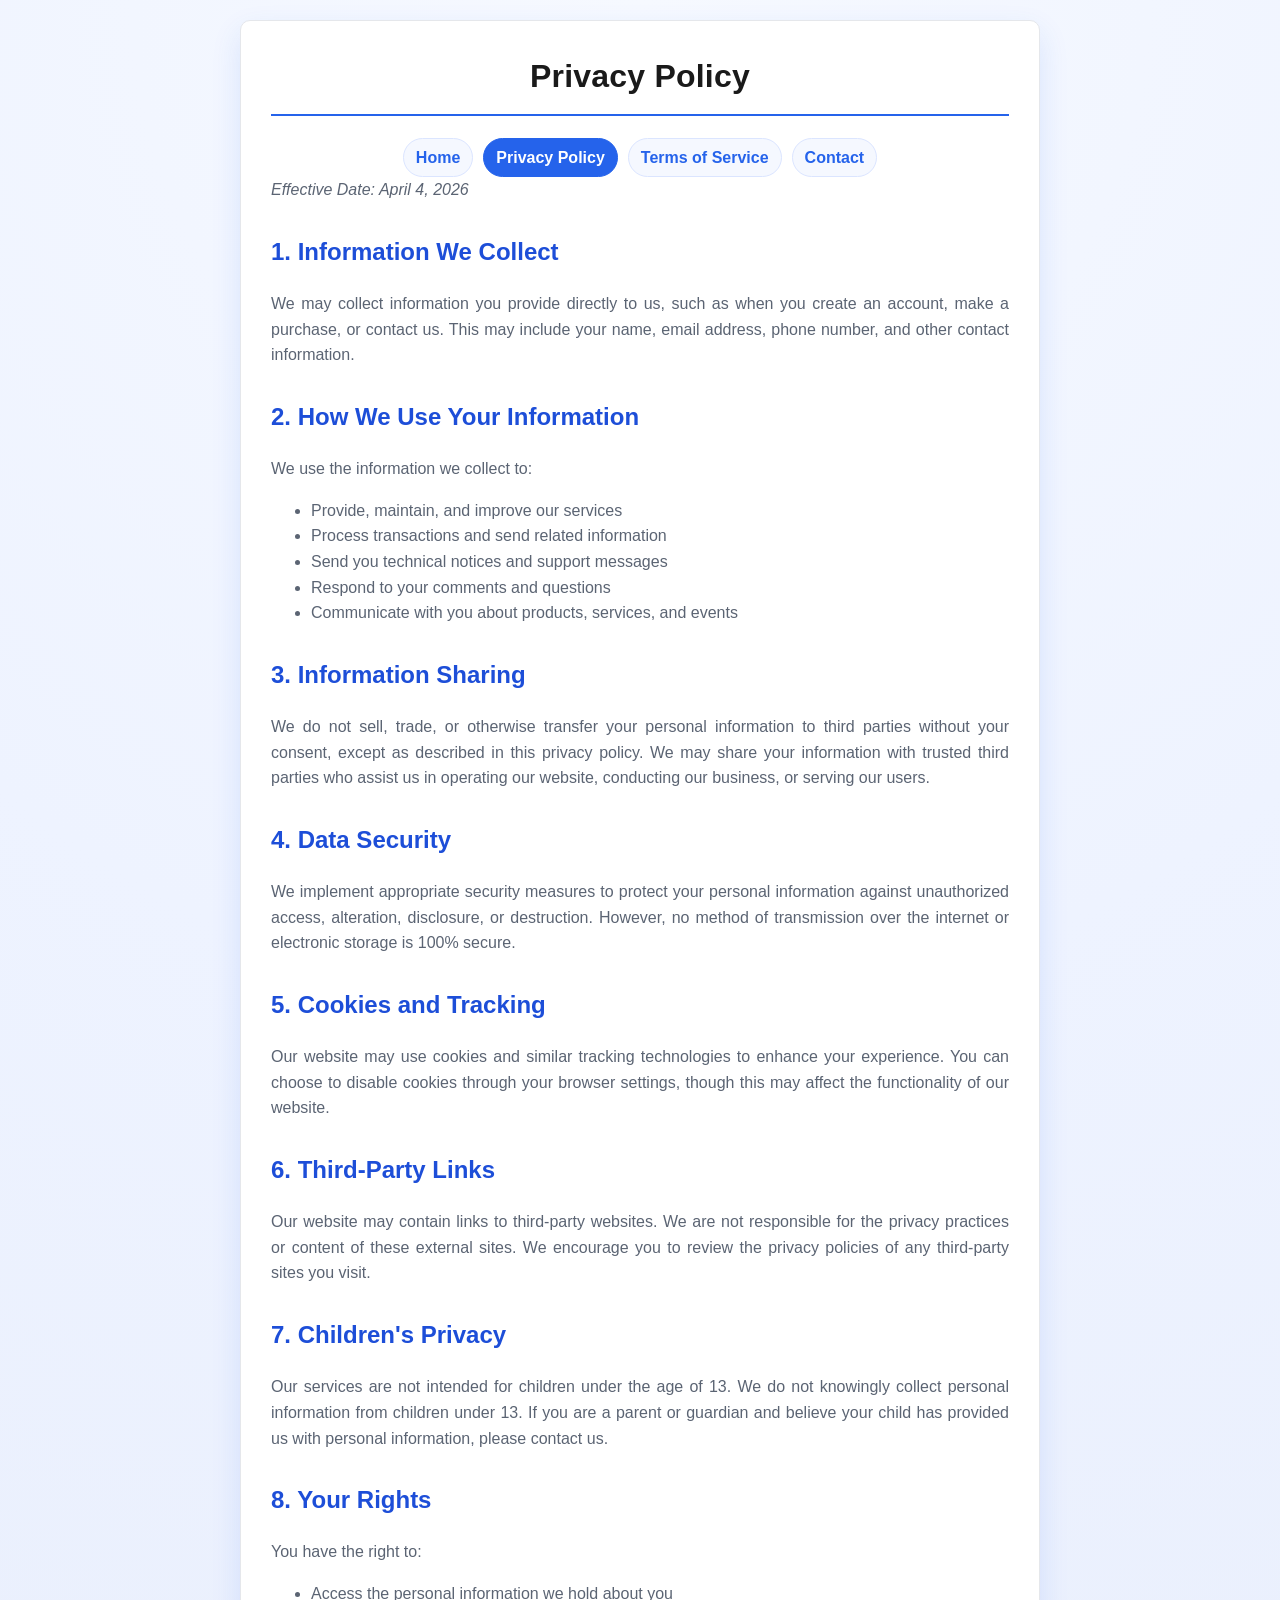
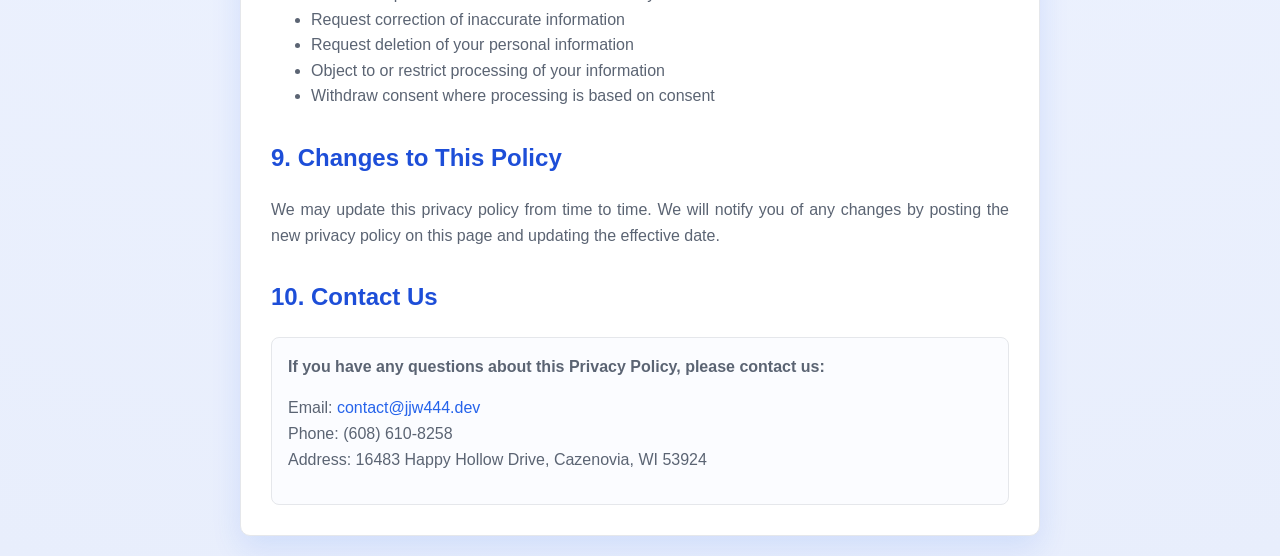
==== legal/privacy.html @ bf7ca7f8 "Refactor site into assets and legal structure" ====
<!DOCTYPE html>
<html lang="en">
<head>
    <meta charset="UTF-8">
    <meta name="viewport" content="width=device-width, initial-scale=1.0">
    <link rel="icon" href="../assets/img/favicon.svg" type="image/svg+xml">
    <title>Privacy Policy</title>
    <link rel="stylesheet" href="../assets/css/styles.css">
    <script defer src="../assets/js/main.js"></script>
</head>
<body>
    <div class="page-wrap page-wrap-legal">
    <div class="container">
        <div class="legal-content">
        <h1>Privacy Policy</h1>
        <div class="top-nav">
            <a href="../index.html">Home</a><span class="divider">|</span>
            <a href="privacy.html">Privacy Policy</a><span class="divider">|</span>
            <a href="terms.html">Terms of Service</a><span class="divider">|</span>
            <a href="mailto:contact@jjw444.dev">Contact</a>
        </div>
        <p class="effective-date">Effective Date: April 4, 2026</p>

        <h2>1. Information We Collect</h2>
        <p>We may collect information you provide directly to us, such as when you create an account, make a purchase, or contact us. This may include your name, email address, phone number, and other contact information.</p>

        <h2>2. How We Use Your Information</h2>
        <p>We use the information we collect to:</p>
        <ul>
            <li>Provide, maintain, and improve our services</li>
            <li>Process transactions and send related information</li>
            <li>Send you technical notices and support messages</li>
            <li>Respond to your comments and questions</li>
            <li>Communicate with you about products, services, and events</li>
        </ul>

        <h2>3. Information Sharing</h2>
        <p>We do not sell, trade, or otherwise transfer your personal information to third parties without your consent, except as described in this privacy policy. We may share your information with trusted third parties who assist us in operating our website, conducting our business, or serving our users.</p>

        <h2>4. Data Security</h2>
        <p>We implement appropriate security measures to protect your personal information against unauthorized access, alteration, disclosure, or destruction. However, no method of transmission over the internet or electronic storage is 100% secure.</p>

        <h2>5. Cookies and Tracking</h2>
        <p>Our website may use cookies and similar tracking technologies to enhance your experience. You can choose to disable cookies through your browser settings, though this may affect the functionality of our website.</p>

        <h2>6. Third-Party Links</h2>
        <p>Our website may contain links to third-party websites. We are not responsible for the privacy practices or content of these external sites. We encourage you to review the privacy policies of any third-party sites you visit.</p>

        <h2>7. Children's Privacy</h2>
        <p>Our services are not intended for children under the age of 13. We do not knowingly collect personal information from children under 13. If you are a parent or guardian and believe your child has provided us with personal information, please contact us.</p>

        <h2>8. Your Rights</h2>
        <p>You have the right to:</p>
        <ul>
            <li>Access the personal information we hold about you</li>
            <li>Request correction of inaccurate information</li>
            <li>Request deletion of your personal information</li>
            <li>Object to or restrict processing of your information</li>
            <li>Withdraw consent where processing is based on consent</li>
        </ul>

        <h2>9. Changes to This Policy</h2>
        <p>We may update this privacy policy from time to time. We will notify you of any changes by posting the new privacy policy on this page and updating the effective date.</p>

        <h2>10. Contact Us</h2>
        <div class="contact-info">
            <p><strong>If you have any questions about this Privacy Policy, please contact us:</strong></p>
            <p>Email: <a href="mailto:contact@jjw444.dev">contact@jjw444.dev</a><br>
            Phone: (608) 610-8258<br>
            Address: 16483 Happy Hollow Drive, Cazenovia, WI 53924</p>
        </div>
        </div>
    </div>
    </div>
</body>
</html>
---- assets/css/styles.css ----
:root {
  --bg: #eef3ff;
  --surface: #ffffff;
  --text: #1f2937;
  --muted: #5b6473;
  --primary: #2563eb;
  --primary-dark: #1d4ed8;
  --border: #e5e7eb;
  --shadow: 0 12px 30px rgba(37, 99, 235, 0.12);
}

* {
  box-sizing: border-box;
}

body {
  margin: 0;
  min-height: 100vh;
  font-family: Arial, sans-serif;
  line-height: 1.6;
  padding: 20px;
  background: radial-gradient(circle at top, #f6f9ff 0%, var(--bg) 45%, #e8eefc 100%);
  color: var(--text);
}

.page-wrap {
  width: min(100%, 900px);
  margin: 0 auto;
}

.page-wrap.page-wrap-legal {
  width: min(100%, 800px);
}

.container {
  background: var(--surface);
  padding: 30px;
  border-radius: 10px;
  border: 1px solid var(--border);
  box-shadow: var(--shadow);
}

h1 {
  margin-top: 0;
  text-align: center;
  color: #1a1a1a;
  border-bottom: 2px solid var(--primary);
  padding-bottom: 12px;
  letter-spacing: 0.2px;
}

h2 {
  margin-top: 30px;
  color: var(--primary-dark);
}

p,
li,
.meta,
.effective-date {
  color: var(--muted);
}

p {
  margin-top: 0;
}

.legal-content p {
  text-align: justify;
}

a {
  color: var(--primary);
  text-decoration: none;
}

a:hover {
  text-decoration: underline;
}

.top-nav {
  display: flex;
  flex-wrap: wrap;
  justify-content: center;
  align-items: center;
  gap: 10px;
}

.top-nav a {
  margin: 0;
  padding: 6px 12px;
  border-radius: 999px;
  border: 1px solid #dbe5ff;
  background: #f5f8ff;
  font-weight: 600;
  transition: all 0.15s ease-in-out;
}

.top-nav a:hover {
  background: #e8efff;
  border-color: #c7d8ff;
  transform: translateY(-1px);
}

.top-nav .divider {
  display: none;
}

.top-nav a[aria-current="page"] {
  background: var(--primary);
  color: #fff;
  border-color: var(--primary);
}

.intro {
  text-align: center;
  margin-bottom: 25px;
}

.app-card {
  border-radius: 8px;
  padding: 16px;
  margin-bottom: 14px;
}

.app-card h3 {
  margin-top: 0;
  margin-bottom: 8px;
}

.meta {
  font-size: 0.95rem;
}

.app-card,
.contact-box,
.contact-info {
  border: 1px solid var(--border);
  background: #fbfcff;
}

.contact-box,
.contact-info {
  border-radius: 8px;
  padding: 16px;
  margin-top: 16px;
}

.effective-date {
  font-style: italic;
  text-align: center;
}

footer {
  margin-top: 30px;
  text-align: center;
  font-size: 0.9rem;
  color: #6b7280;
}

.container {
  opacity: 0;
  transform: translateY(6px);
  transition: opacity 0.25s ease, transform 0.25s ease;
}

body.ready .container {
  opacity: 1;
  transform: translateY(0);
}

@media (max-width: 640px) {
  body {
    padding: 12px;
  }

  .container {
    padding: 20px;
  }
}
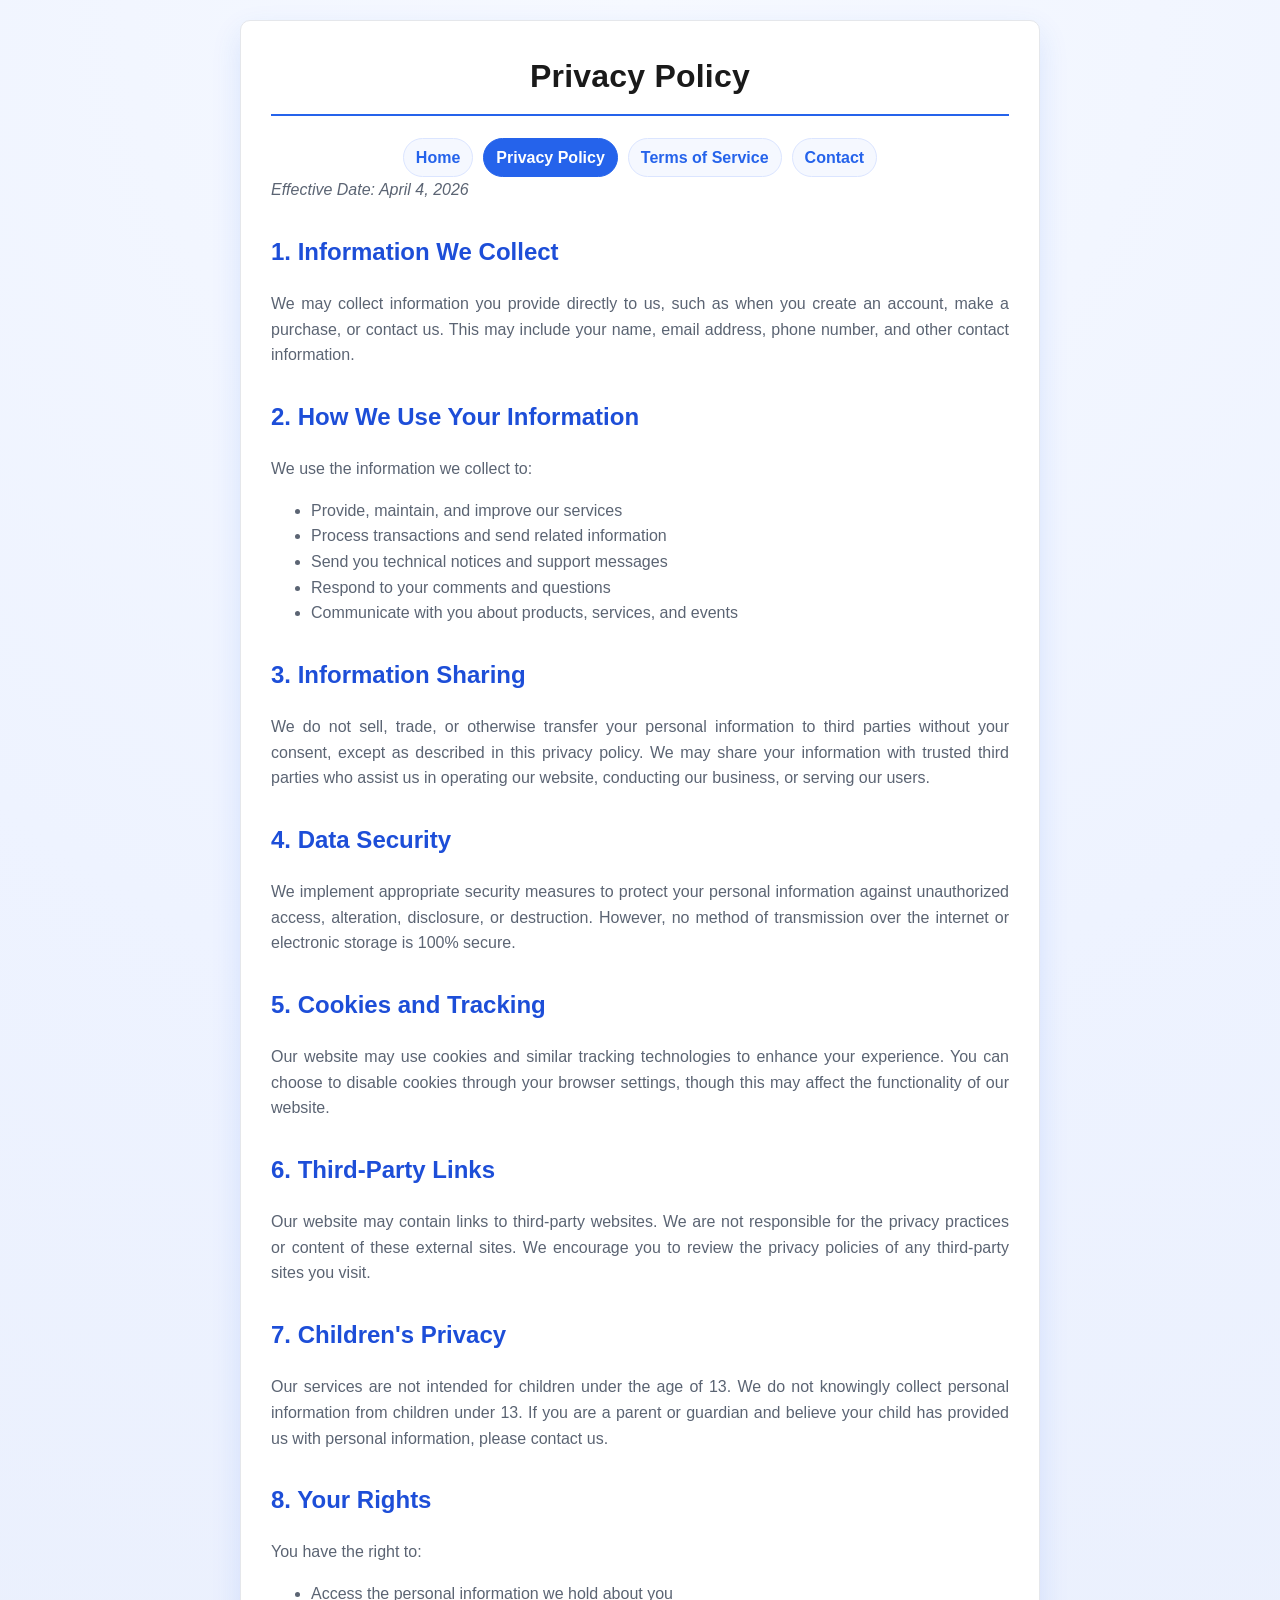
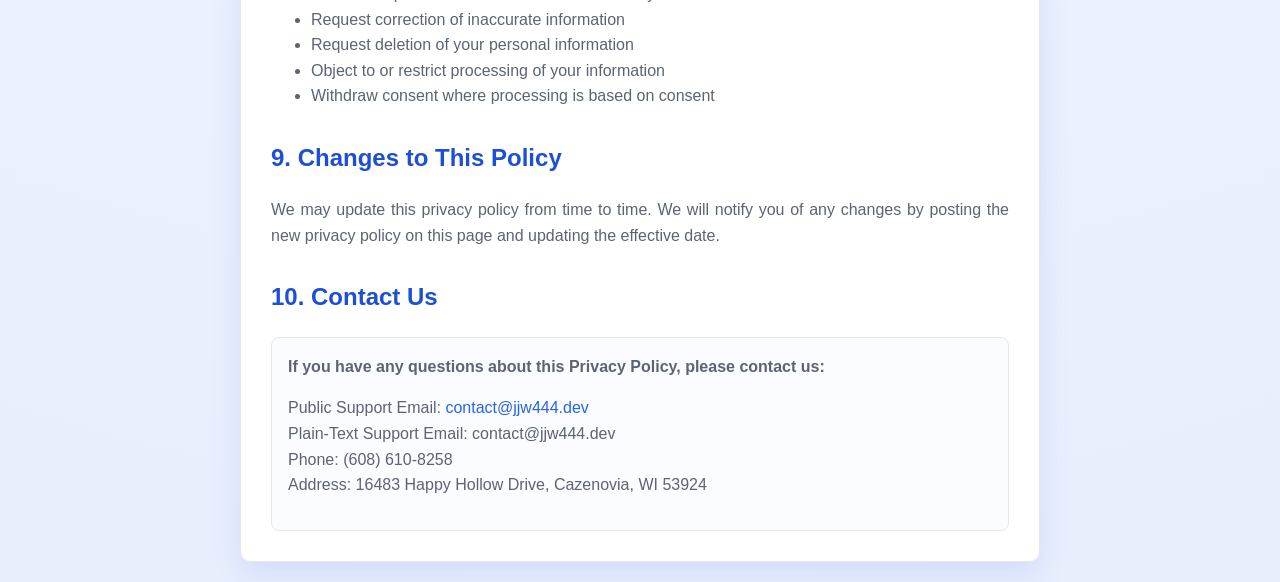
==== commit 524a2bbd: "Add Play Console compliance updates and app-ads file" ====
--- a/legal/privacy.html
+++ b/legal/privacy.html
@@ -65,7 +65,8 @@
         <h2>10. Contact Us</h2>
         <div class="contact-info">
             <p><strong>If you have any questions about this Privacy Policy, please contact us:</strong></p>
-            <p>Email: <a href="mailto:contact@jjw444.dev">contact@jjw444.dev</a><br>
+            <p>Public Support Email: <a href="mailto:contact@jjw444.dev">contact@jjw444.dev</a><br>
+            Plain-Text Support Email: <!--email_off-->contact@jjw444.dev<!--/email_off--><br>
             Phone: (608) 610-8258<br>
             Address: 16483 Happy Hollow Drive, Cazenovia, WI 53924</p>
         </div>
